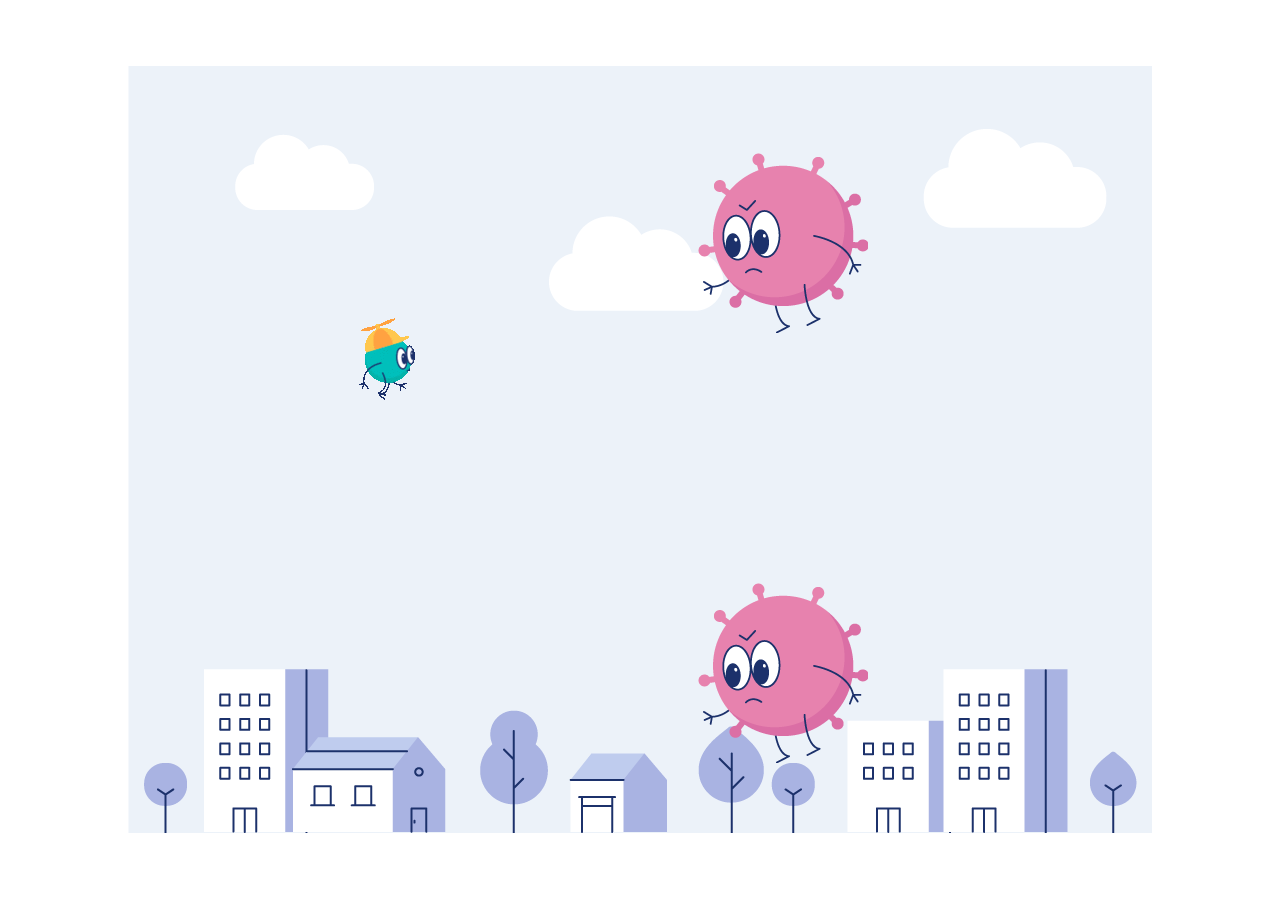
==== index.html @ 292c24a9 "update 12012021" ====
<!DOCTYPE html>
<html lang="en">
  <head>
    <meta charset="UTF-8" />
    <meta name="viewport" content="width=device-width, initial-scale=1.0" />
    <title>Happy bird</title>
    <link rel="stylesheet" href="styles.css" />
  </head>
  <body>
    <div class="game-container">
      <div class="bird"></div>
      <div class="sky"></div>
      <div class="ground"></div>
    </div>
    <script src="app.js"></script>
  </body>
</html>
---- styles.css ----
/* http://meyerweb.com/eric/tools/css/reset/ 
   v2.0 | 20110126
   License: none (public domain)
*/

html,
body,
div,
span,
applet,
object,
iframe,
h1,
h2,
h3,
h4,
h5,
h6,
p,
blockquote,
pre,
a,
abbr,
acronym,
address,
big,
cite,
code,
del,
dfn,
em,
img,
ins,
kbd,
q,
s,
samp,
small,
strike,
strong,
sub,
sup,
tt,
var,
b,
u,
i,
center,
dl,
dt,
dd,
ol,
ul,
li,
fieldset,
form,
label,
legend,
table,
caption,
tbody,
tfoot,
thead,
tr,
th,
td,
article,
aside,
canvas,
details,
embed,
figure,
figcaption,
footer,
header,
hgroup,
menu,
nav,
output,
ruby,
section,
summary,
time,
mark,
audio,
video {
  margin: 0;
  padding: 0;
  border: 0;
  font-size: 100%;
  font: inherit;
  vertical-align: baseline;
}
/* HTML5 display-role reset for older browsers */
article,
aside,
details,
figcaption,
figure,
footer,
header,
hgroup,
menu,
nav,
section {
  display: block;
}
body {
  line-height: 1;
}
ol,
ul {
  list-style: none;
}
blockquote,
q {
  quotes: none;
}
blockquote:before,
blockquote:after,
q:before,
q:after {
  content: '';
  content: none;
}
table {
  border-collapse: collapse;
  border-spacing: 0;
}

body {
  display: flex;
  align-items: center;
  justify-content: center;
  height: 100vh;
}

.game-container {
  width: 1024px;
  height: 768px;
  position: absolute;
}

.sky {
  background-image: url(/img/sky.png);
  width: 1024px;
  height: 510px;
  position: absolute;
}

.ground {
  background-image: url(/img/ground.png);
  width: 1024px;
  height: 258px;
  position: absolute;
  top: 509px;
  z-index: -1;
}

.bird {
  background-image: url(/img/aEgoodBoy.gif);
  position: absolute;
  width: 70px;
  height: 89px;
  z-index: 99;
}

.obstacle {
  background-image: url(/img/obstacle.png);
  width: 170px;
  height: 180px;
  position: absolute;
}

.topObstacle {
  background-image: url(/img/obstacle.png);
  width: 170px;
  height: 180px;
  position: absolute;
}
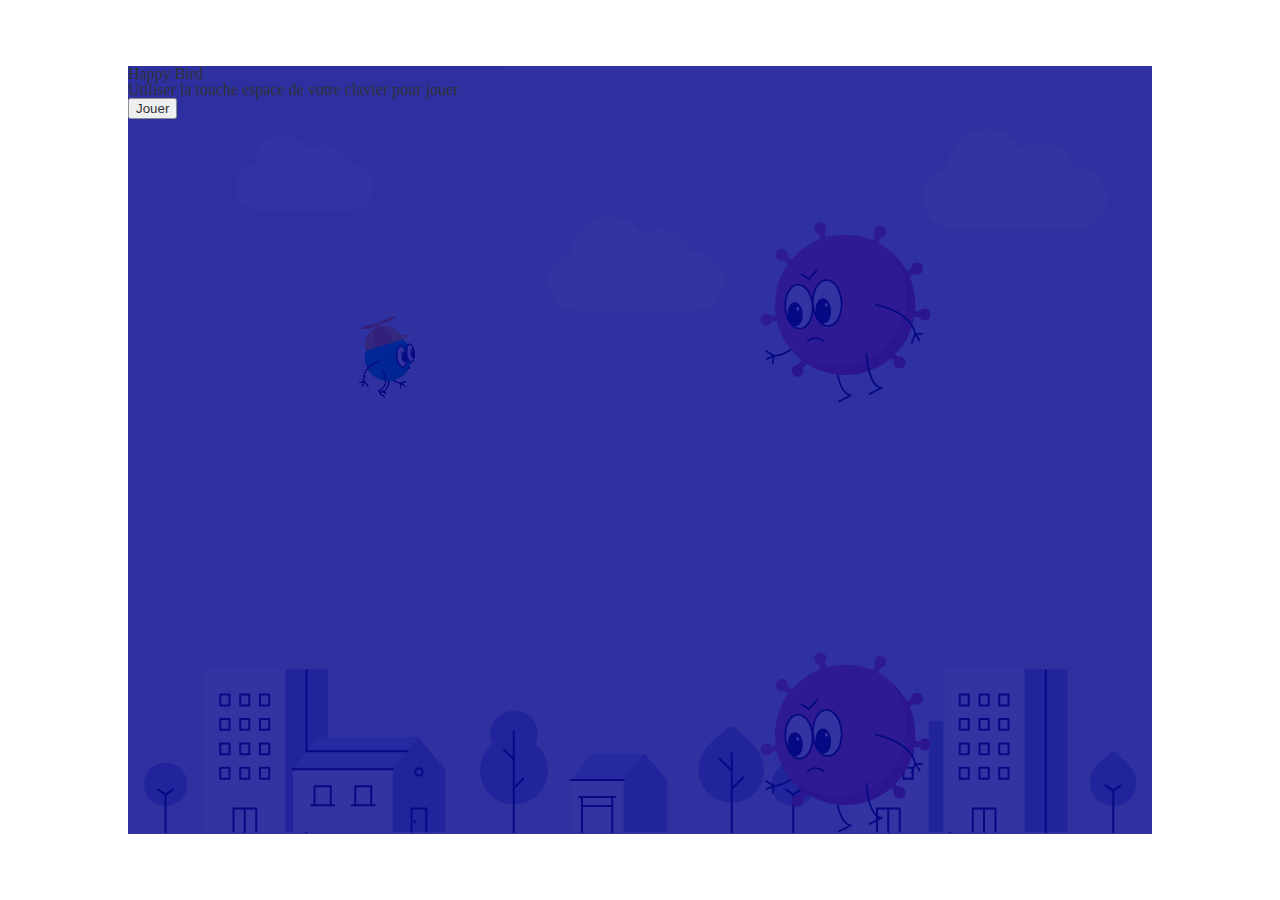
==== commit 100ec653: "Ajout de l'écran d'intro en html" ====
--- a/index.html
+++ b/index.html
@@ -7,6 +7,11 @@
     <link rel="stylesheet" href="styles.css" />
   </head>
   <body>
+    <div class="start-screen">
+      <h1 class="title">Happy Bird</h1>
+      <p class="text">Utiliser la touche espace de votre clavier pour jouer</p>
+      <button class="button">Jouer</button>
+    </div>
     <div class="game-container">
       <div class="bird"></div>
       <div class="sky"></div>
--- a/styles.css
+++ b/styles.css
@@ -135,6 +135,15 @@
   height: 100vh;
 }
 
+.start-screen {
+  background-color: darkblue;
+  width: 1024px;
+  height: 768px;
+  position: absolute;
+  opacity: 80%;
+  z-index: 99;
+}
+
 .game-container {
   width: 1024px;
   height: 768px;
@@ -162,17 +171,17 @@
   position: absolute;
   width: 70px;
   height: 89px;
-  z-index: 99;
+  z-index: 1;
 }
 
-.obstacle {
+.bottom_obstacle {
   background-image: url(/img/obstacle.png);
   width: 170px;
   height: 180px;
   position: absolute;
 }
 
-.topObstacle {
+.top_obstacle {
   background-image: url(/img/obstacle.png);
   width: 170px;
   height: 180px;
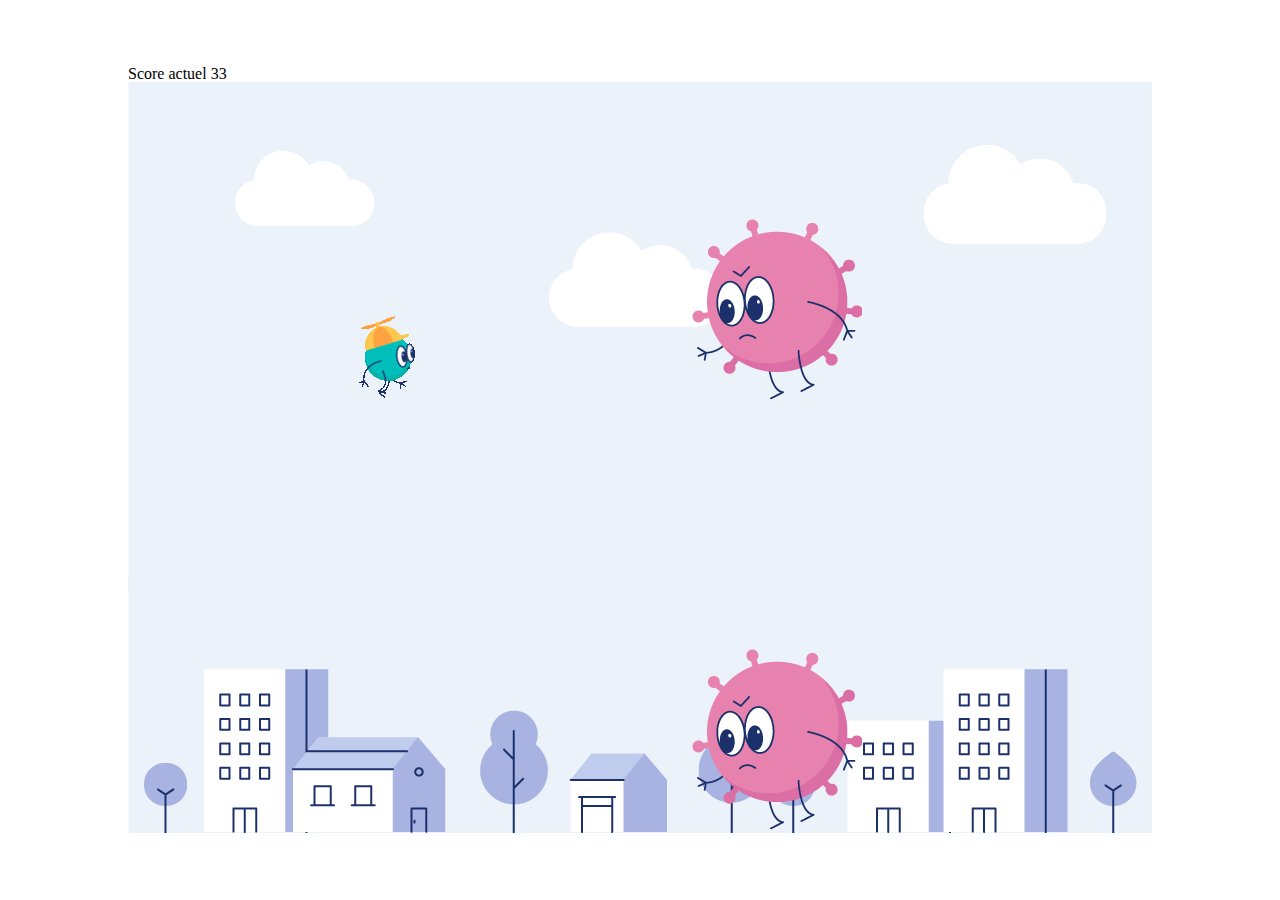
==== commit b6e313dc: "implementation du score" ====
--- a/index.html
+++ b/index.html
@@ -13,6 +13,10 @@
       <button class="button">Jouer</button>
     </div>
     <div class="game-container">
+      <div class="score-container">
+        <div class="bestscore"></div>
+        <div class="currentscore"></div>
+      </div>
       <div class="bird"></div>
       <div class="sky"></div>
       <div class="ground"></div>
--- a/styles.css
+++ b/styles.css
@@ -135,13 +135,17 @@
   height: 100vh;
 }
 
-.start-screen {
+/* .start-screen {
   background-color: darkblue;
   width: 1024px;
   height: 768px;
   position: absolute;
   opacity: 80%;
   z-index: 99;
+} */
+
+.currentscore{
+  
 }
 
 .game-container {
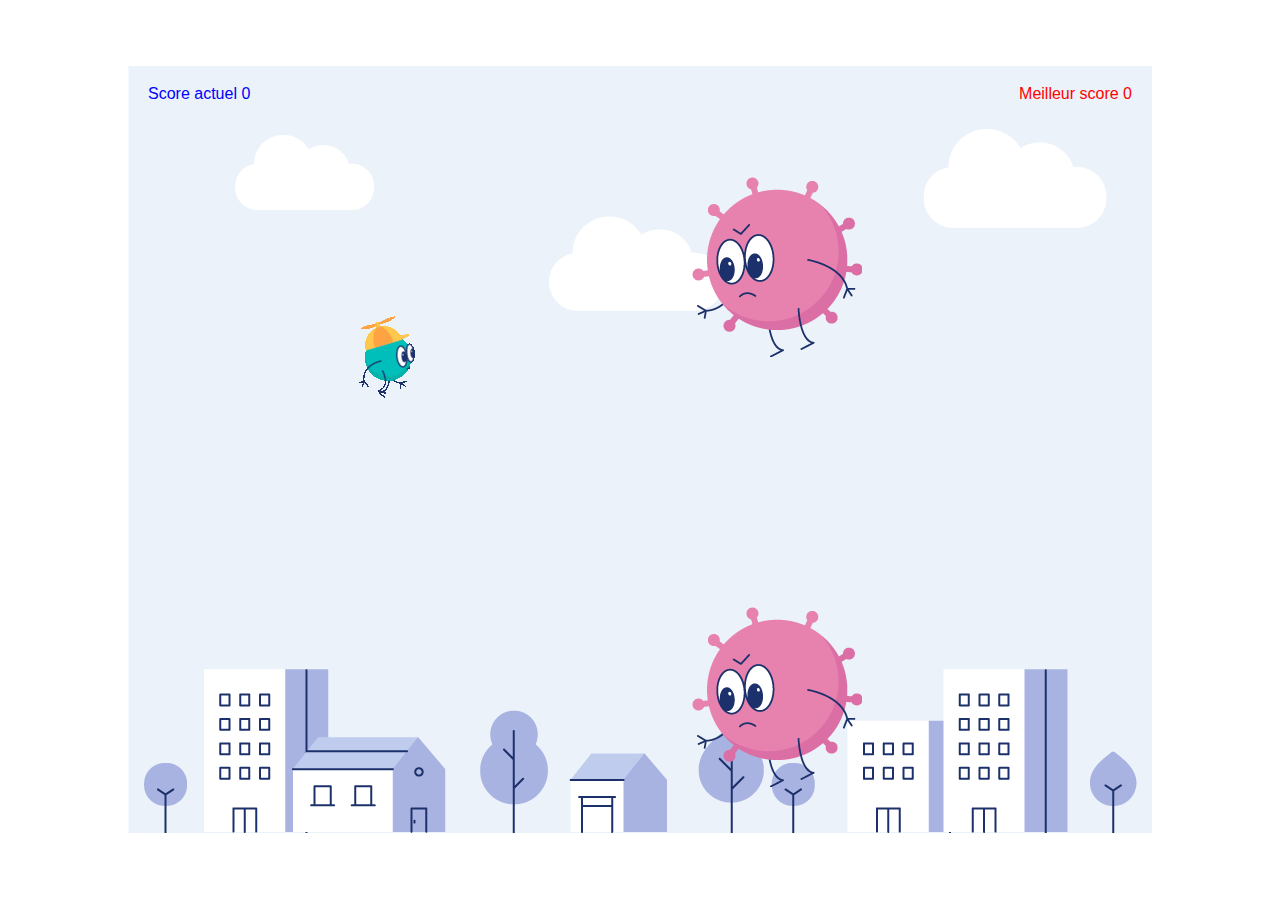
==== commit 66b25914: "avancement" ====
--- a/index.html
+++ b/index.html
@@ -13,6 +13,7 @@
       <button class="button">Jouer</button>
     </div>
     <div class="game-container">
+      <div class="start-text"></div>
       <div class="score-container">
         <div class="bestscore"></div>
         <div class="currentscore"></div>
@@ -21,6 +22,8 @@
       <div class="sky"></div>
       <div class="ground"></div>
     </div>
+  </div>
+
     <script src="app.js"></script>
   </body>
 </html>
--- a/styles.css
+++ b/styles.css
@@ -144,8 +144,29 @@
   z-index: 99;
 } */
 
-.currentscore{
-  
+.start-text {
+  font-family: Arial, Helvetica, sans-serif;
+  color: rgb(0, 162, 100);
+  position: absolute;
+  z-index: 99;
+}
+
+.currentscore {
+  font-family: Arial, Helvetica, sans-serif;
+  color: blue;
+  position: absolute;
+  top: 20px;
+  left: 20px;
+  z-index: 99;
+}
+
+.bestscore {
+  font-family: Arial, Helvetica, sans-serif;
+  color: red;
+  position: absolute;
+  top: 20px;
+  right: 20px;
+  z-index: 99;
 }
 
 .game-container {
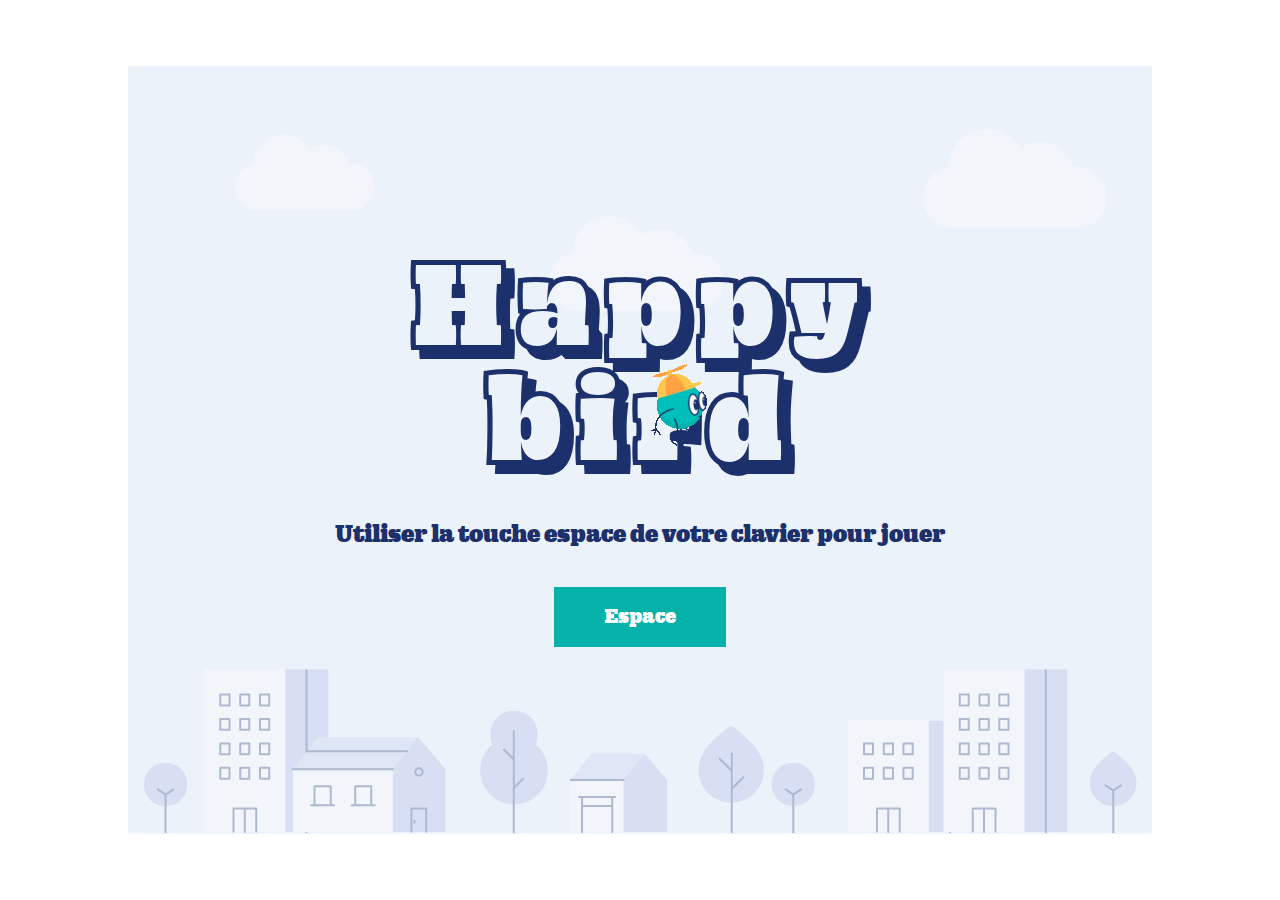
==== commit 088fb90d: "Ajout de l'écran d'accueil" ====
--- a/index.html
+++ b/index.html
@@ -5,12 +5,14 @@
     <meta name="viewport" content="width=device-width, initial-scale=1.0" />
     <title>Happy bird</title>
     <link rel="stylesheet" href="styles.css" />
+    <link rel="stylesheet" href="font.css" />
   </head>
   <body>
-    <div class="start-screen">
-      <h1 class="title">Happy Bird</h1>
+    <div class="setup-screen">
+      <h1 class="title">Happy<br>bird</h1>
       <p class="text">Utiliser la touche espace de votre clavier pour jouer</p>
-      <button class="button">Jouer</button>
+      <button class="button">Espace</button>
+      
     </div>
     <div class="game-container">
       <div class="start-text"></div>
--- a/styles.css
+++ b/styles.css
@@ -128,6 +128,10 @@
   border-spacing: 0;
 }
 
+html {
+  font-size: 62.5%; // 10px = 1rem;
+}
+
 body {
   display: flex;
   align-items: center;
@@ -135,20 +139,40 @@
   height: 100vh;
 }
 
-/* .start-screen {
-  background-color: darkblue;
+.setup-screen {
   width: 1024px;
   height: 768px;
   position: absolute;
-  opacity: 80%;
-  z-index: 99;
-} */
-
-.start-text {
-  font-family: Arial, Helvetica, sans-serif;
-  color: rgb(0, 162, 100);
-  position: absolute;
-  z-index: 99;
+  display: flex;
+  flex-direction: column;
+  align-items: center;
+  justify-content: center;
+  background-color: rgba(236, 242, 249, 0.7);
+  display: inherit;
+}
+
+.title {
+  font-family: 'decibel_v0.2_trialecho';
+  font-size: 11.5rem;
+  text-align: center;
+  color: #1c316b;
+}
+
+.text {
+  font-family: 'decibel_v0.2_triallouderer';
+  font-size: 2.4rem;
+  color: #1c316b;
+  margin-top: 40px;
+}
+
+.button {
+  border: none;
+  background-color: #04b2a9;
+  padding: 2rem 5rem;
+  font-family: 'decibel_v0.2_triallouderer';
+  font-size: 2rem;
+  color: #ffffff;
+  margin-top: 40px;
 }
 
 .currentscore {
@@ -180,6 +204,7 @@
   width: 1024px;
   height: 510px;
   position: absolute;
+  z-index: -1;
 }
 
 .ground {
--- a/font.css
+++ b/font.css
@@ -0,0 +1,43 @@
+/*! Generated by Font Squirrel (https://www.fontsquirrel.com) on January 20, 2021 */
+
+@font-face {
+  font-family: 'decibel_v0.2_trialecho';
+  src: url('./fonts/decibelv0.2trial-echo-webfont.woff2') format('woff2'),
+    url('./fonts/decibelv0.2trial-echo-webfont.woff') format('woff');
+  font-weight: normal;
+  font-style: normal;
+}
+
+@font-face {
+  font-family: 'decibel_v0.2_trechoforeground';
+  src: url('./fonts/decibelv0.2trial-echoforeground-webfont.woff2')
+      format('woff2'),
+    url('./fonts/decibelv0.2trial-echoforeground-webfont.woff') format('woff');
+  font-weight: normal;
+  font-style: normal;
+}
+
+@font-face {
+  font-family: 'decibel_v0.2_triallouderer';
+  src: url('./fonts/decibelv0.2trial-louderer-webfont.woff2') format('woff2'),
+    url('./fonts/decibelv0.2trial-louderer-webfont.woff') format('woff');
+  font-weight: normal;
+  font-style: normal;
+}
+
+@font-face {
+  font-family: 'decibel_v0.2_trialloudest';
+  src: url('./fonts/decibelv0.2trial-loudest-webfont.woff2') format('woff2'),
+    url('./fonts/decibelv0.2trial-loudest-webfont.woff') format('woff');
+  font-weight: normal;
+  font-style: normal;
+}
+
+@font-face {
+  font-family: 'decibel_v0.2_trialloudestIt';
+  src: url('./fonts/decibelv0.2trial-loudestitalic-webfont.woff2')
+      format('woff2'),
+    url('./fonts/decibelv0.2trial-loudestitalic-webfont.woff') format('woff');
+  font-weight: normal;
+  font-style: normal;
+}
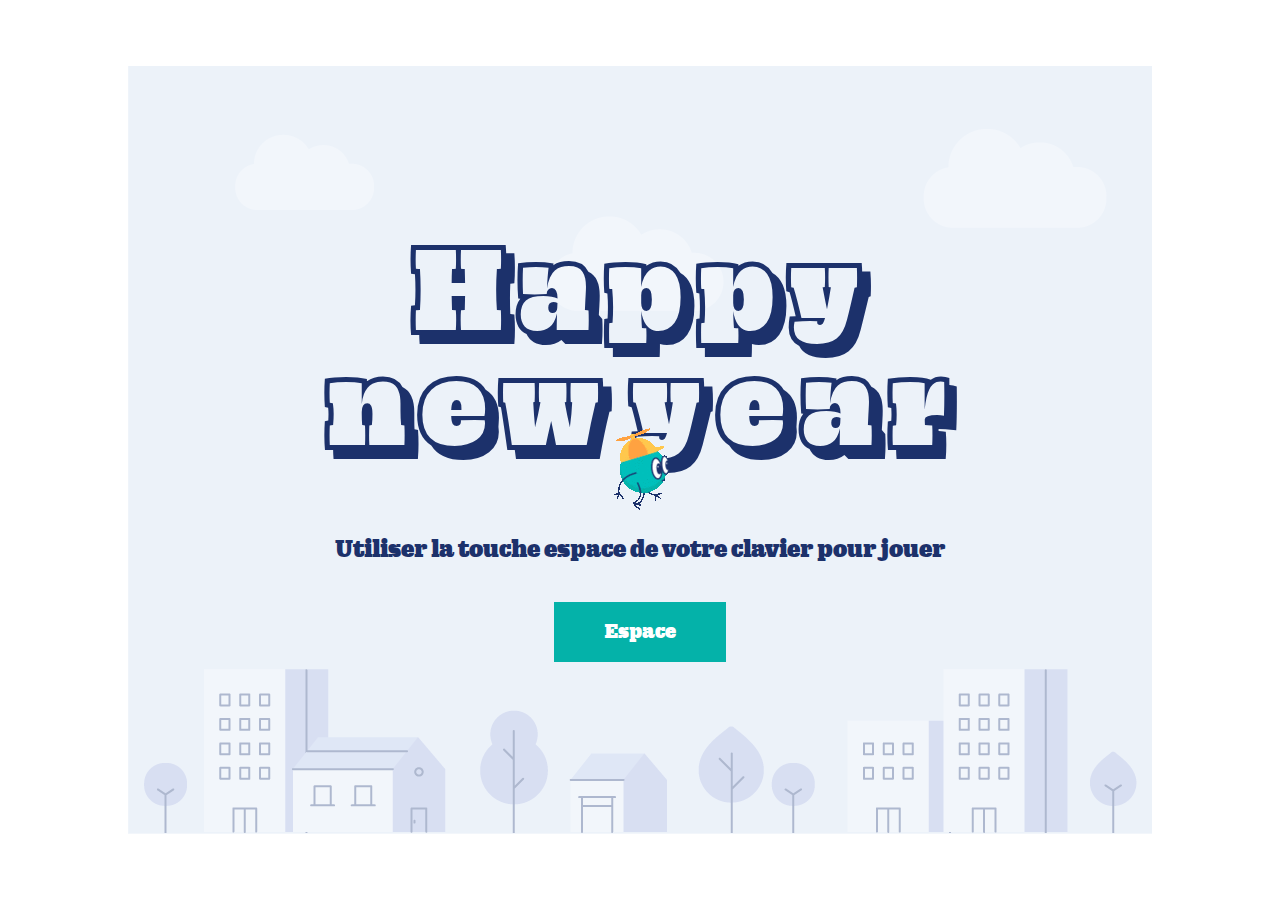
==== commit 28a0e0c4: "Ajout des différents écrans" ====
--- a/index.html
+++ b/index.html
@@ -7,14 +7,18 @@
     <link rel="stylesheet" href="styles.css" />
     <link rel="stylesheet" href="font.css" />
   </head>
-  <body>
-    <div class="setup-screen">
-      <h1 class="title">Happy<br>bird</h1>
-      <p class="text">Utiliser la touche espace de votre clavier pour jouer</p>
-      <button class="button">Espace</button>
-      
-    </div>
-    <div class="game-container">
+  <body>     
+     <div class="setup-screen">
+        <h1 class="title">Happy<br>new year</h1>
+        <p class="text">Utiliser la touche espace de votre clavier pour jouer</p>
+        <button class="button">Espace</button>
+      </div>
+      <div class="gameover-screen">
+        <h1 class="title">Game<br>over</h1>
+        <p class="text">Utiliser la touche espace de votre clavier pour (re)jouer</p>
+        <button class="button">Espace</button>
+      </div>
+    <div class="game-container">    
       <div class="start-text"></div>
       <div class="score-container">
         <div class="bestscore"></div>
@@ -25,7 +29,6 @@
       <div class="ground"></div>
     </div>
   </div>
-
     <script src="app.js"></script>
   </body>
 </html>
--- a/styles.css
+++ b/styles.css
@@ -142,13 +142,30 @@
 .setup-screen {
   width: 1024px;
   height: 768px;
-  position: absolute;
   display: flex;
   flex-direction: column;
   align-items: center;
   justify-content: center;
   background-color: rgba(236, 242, 249, 0.7);
+  position: absolute;
+  display: none;
+}
+
+.gameover-screen {
+  width: 1024px;
+  height: 768px;
+  display: flex;
+  flex-direction: column;
+  align-items: center;
+  justify-content: center;
+  background-color: rgba(236, 242, 249, 0.7);
+  position: absolute;
+  display: none;
+}
+
+.visible {
   display: inherit;
+  z-index: 1;
 }
 
 .title {
@@ -162,7 +179,7 @@
   font-family: 'decibel_v0.2_triallouderer';
   font-size: 2.4rem;
   color: #1c316b;
-  margin-top: 40px;
+  margin-top: 70px;
 }
 
 .button {
@@ -176,8 +193,9 @@
 }
 
 .currentscore {
-  font-family: Arial, Helvetica, sans-serif;
-  color: blue;
+  font-family: 'decibel_v0.2_triallouderer';
+  font-size: 2rem;
+  color: #1c316b;
   position: absolute;
   top: 20px;
   left: 20px;
@@ -185,8 +203,9 @@
 }
 
 .bestscore {
-  font-family: Arial, Helvetica, sans-serif;
-  color: red;
+  font-family: 'decibel_v0.2_triallouderer';
+  font-size: 2rem;
+  color: #1c316b;
   position: absolute;
   top: 20px;
   right: 20px;
@@ -229,6 +248,7 @@
   width: 170px;
   height: 180px;
   position: absolute;
+  z-index: 0;
 }
 
 .top_obstacle {
@@ -236,4 +256,5 @@
   width: 170px;
   height: 180px;
   position: absolute;
-}
+  z-index: 0;
+}
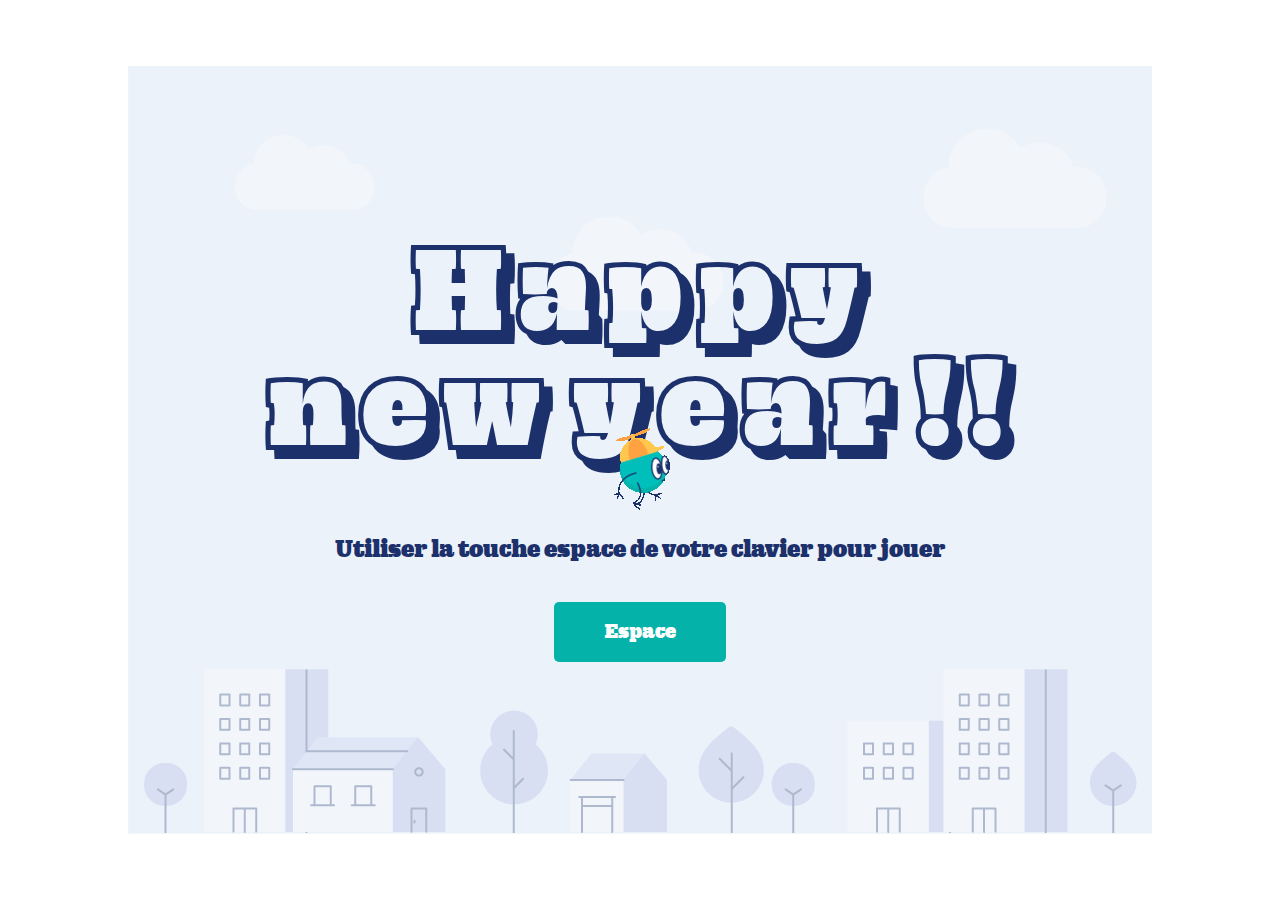
==== commit 514de460: "ajout de sons" ====
--- a/index.html
+++ b/index.html
@@ -9,7 +9,7 @@
   </head>
   <body>     
      <div class="setup-screen">
-        <h1 class="title">Happy<br>new year</h1>
+        <h1 class="title">Happy<br>new year !!</h1>
         <p class="text">Utiliser la touche espace de votre clavier pour jouer</p>
         <button class="button">Espace</button>
       </div>
--- a/styles.css
+++ b/styles.css
@@ -189,6 +189,7 @@
   font-family: 'decibel_v0.2_triallouderer';
   font-size: 2rem;
   color: #ffffff;
+  border-radius: 5px;
   margin-top: 40px;
 }
 
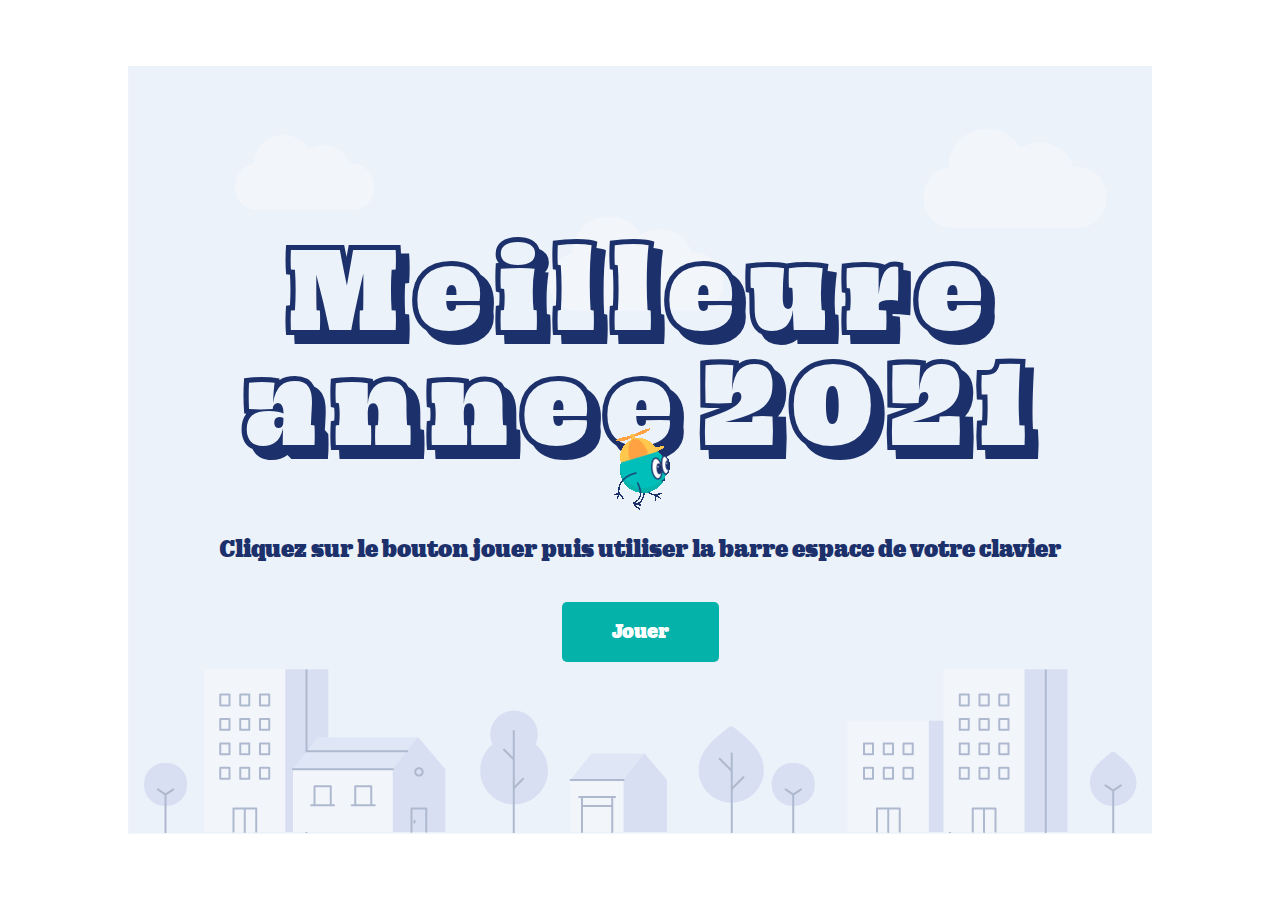
==== commit 063fc831: "correction un peu de bug" ====
--- a/index.html
+++ b/index.html
@@ -9,14 +9,13 @@
   </head>
   <body>     
      <div class="setup-screen">
-        <h1 class="title">Happy<br>new year !!</h1>
-        <p class="text">Utiliser la touche espace de votre clavier pour jouer</p>
-        <button class="button">Espace</button>
+        <h1 class="title">Meilleure<br>annee 2021</h1>
+        <p class="text">Cliquez sur le bouton jouer puis utiliser la barre espace de votre clavier</p>
+        <button class="button">Jouer</button>
       </div>
       <div class="gameover-screen">
         <h1 class="title">Game<br>over</h1>
-        <p class="text">Utiliser la touche espace de votre clavier pour (re)jouer</p>
-        <button class="button">Espace</button>
+        <p class="text">Peu importe le résultat, l'important est de passer une meilleure année<br>Pour rejouer rafraîchissez la page :)</p>
       </div>
     <div class="game-container">    
       <div class="start-text"></div>
--- a/styles.css
+++ b/styles.css
@@ -149,6 +149,7 @@
   background-color: rgba(236, 242, 249, 0.7);
   position: absolute;
   display: none;
+  pointer-events: none;
 }
 
 .gameover-screen {
@@ -161,6 +162,7 @@
   background-color: rgba(236, 242, 249, 0.7);
   position: absolute;
   display: none;
+  pointer-events: none;
 }
 
 .visible {
@@ -180,6 +182,7 @@
   font-size: 2.4rem;
   color: #1c316b;
   margin-top: 70px;
+  text-align: center;
 }
 
 .button {
@@ -191,6 +194,7 @@
   color: #ffffff;
   border-radius: 5px;
   margin-top: 40px;
+  cursor: pointer;
 }
 
 .currentscore {
